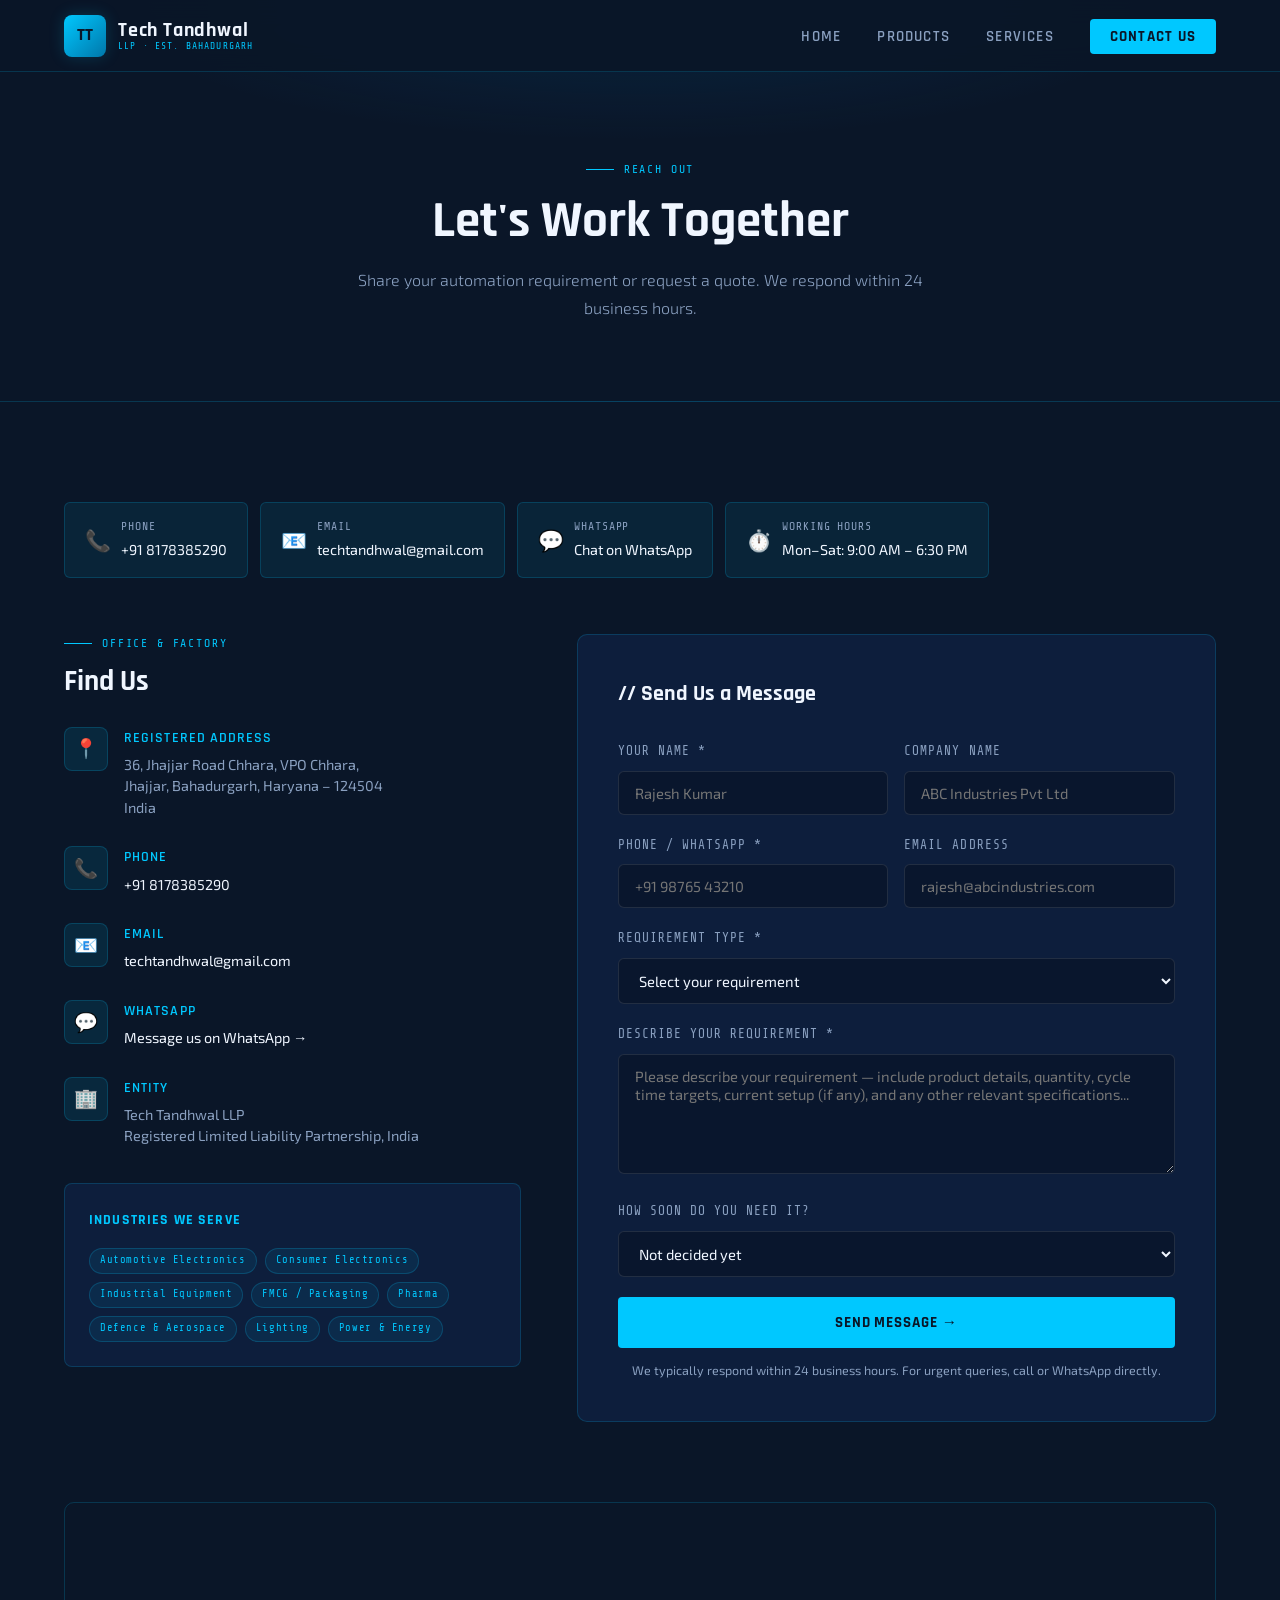
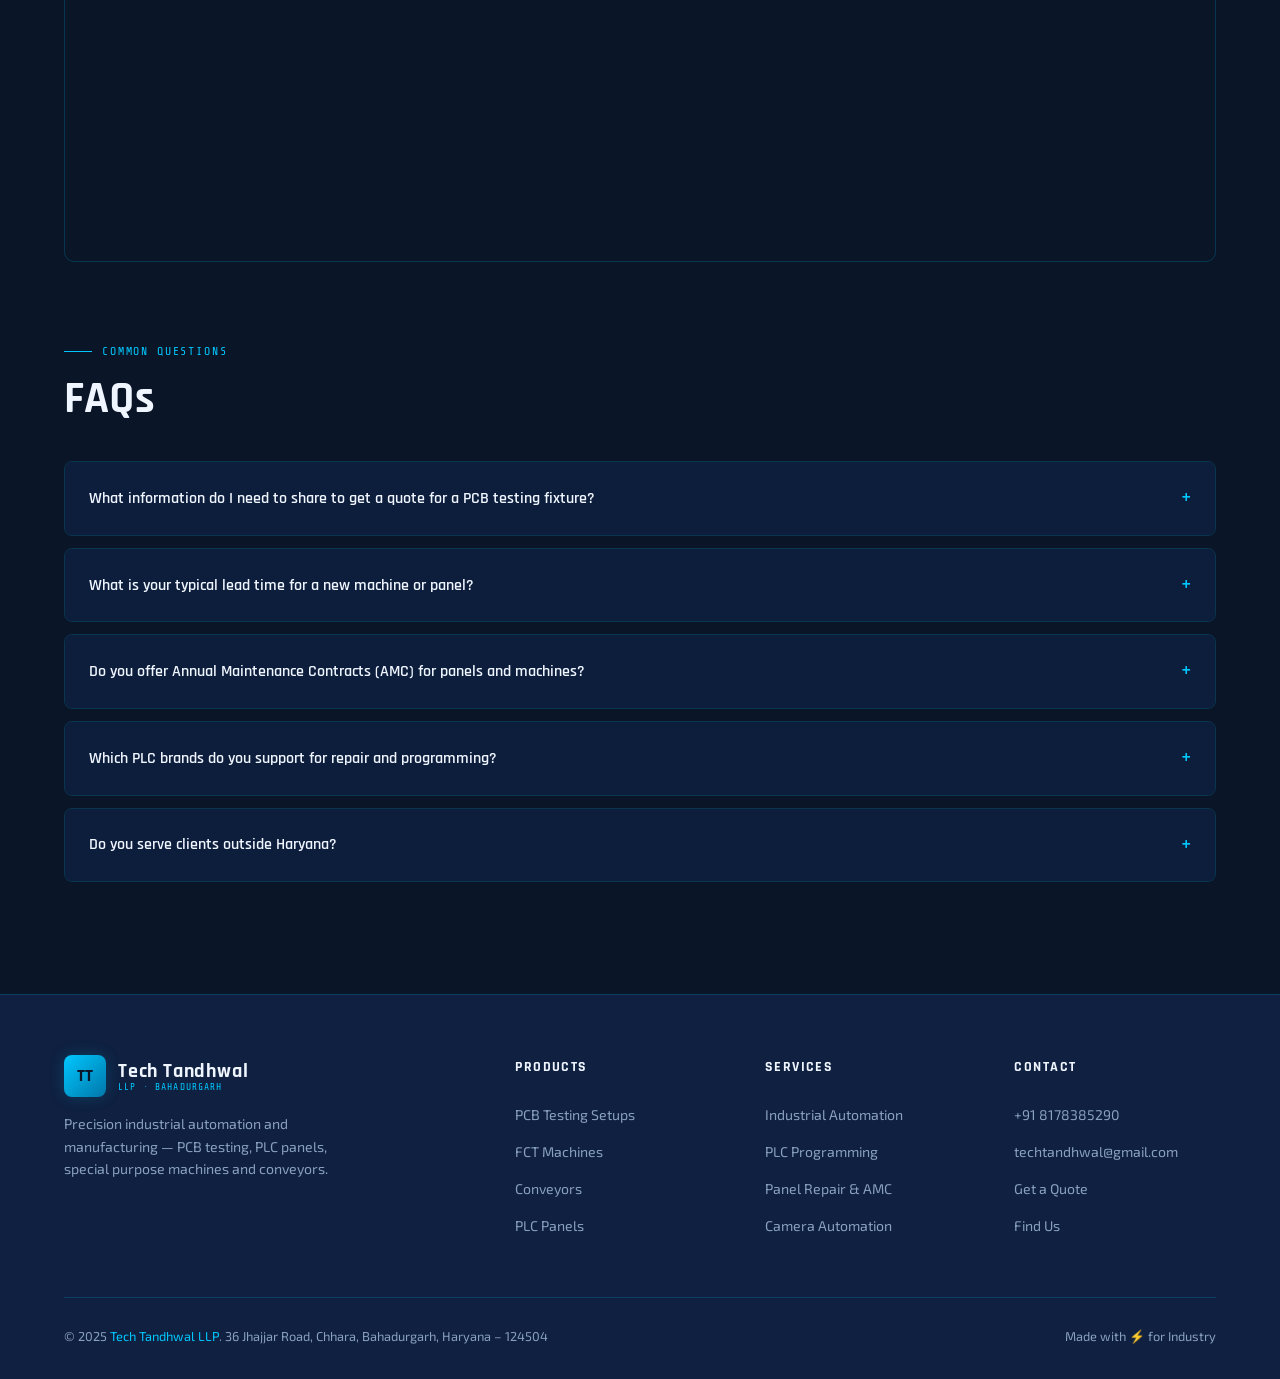
==== contact.html @ 9134b8b3 "first prod version" ====
<!DOCTYPE html>
<html lang="en">
<head>
  <meta charset="UTF-8" />
  <meta name="viewport" content="width=device-width, initial-scale=1.0" />
  <title>Contact Us – Tech Tandhwal LLP</title>
  <meta name="description" content="Contact Tech Tandhwal LLP for PCB testing, PLC panels, industrial automation and special purpose machines. Bahadurgarh, Haryana." />
  <link rel="stylesheet" href="css/style.css" />
  <style>
    .faq-section { margin-top: 80px; }
    .faq-item {
      border: 1px solid var(--border); border-radius: 8px;
      margin-bottom: 12px; overflow: hidden;
    }
    .faq-q {
      display: flex; justify-content: space-between; align-items: center;
      padding: 20px 24px; cursor: pointer;
      font-family: var(--font-display); font-weight: 600; font-size: 1rem;
      background: var(--card-bg);
      transition: background 0.2s;
      user-select: none;
    }
    .faq-q:hover { background: rgba(0,200,255,0.06); }
    .faq-q .faq-arrow { color: var(--accent); font-size: 1.2rem; transition: transform 0.3s; }
    .faq-item.open .faq-arrow { transform: rotate(45deg); }
    .faq-a {
      max-height: 0; overflow: hidden;
      transition: max-height 0.4s ease, padding 0.3s;
      padding: 0 24px;
      font-size: 0.9rem; color: var(--muted); line-height: 1.7;
    }
    .faq-item.open .faq-a { max-height: 200px; padding: 0 24px 20px; }

    .contact-chips {
      display: flex; flex-wrap: wrap; gap: 12px; margin-bottom: 40px;
    }
    .chip {
      display: flex; align-items: center; gap: 10px;
      background: rgba(0,200,255,0.08); border: 1px solid var(--border);
      border-radius: 6px; padding: 14px 20px;
      font-size: 0.9rem;
    }
    .chip span:first-child { font-size: 1.3rem; }
    .chip a { color: var(--white); text-decoration: none; }
    .chip a:hover { color: var(--accent); }
  </style>
</head>
<body>

<nav>
  <a href="index.html" class="nav-logo">
    <div class="nav-logo-icon">TT</div>
    <div class="nav-logo-text">
      <span class="nav-logo-name">Tech Tandhwal</span>
      <span class="nav-logo-tag">LLP · Est. Bahadurgarh</span>
    </div>
  </a>
  <ul class="nav-links">
    <li><a href="index.html">Home</a></li>
    <li><a href="products.html">Products</a></li>
    <li><a href="services.html">Services</a></li>
    <li><a href="contact.html" class="nav-cta active">Contact Us</a></li>
  </ul>
  <div class="hamburger"><span></span><span></span><span></span></div>
</nav>

<!-- PAGE HERO -->
<div class="page-hero">
  <div class="section-label">Reach Out</div>
  <h1 class="section-title">Let's Work Together</h1>
  <p class="section-desc">Share your automation requirement or request a quote. We respond within 24 business hours.</p>
</div>

<section>
  <!-- QUICK CHIPS -->
  <div class="contact-chips">
    <div class="chip">
      <span>📞</span>
      <div>
        <div style="font-size:0.72rem;color:var(--muted);font-family:var(--font-mono);text-transform:uppercase;letter-spacing:0.08em;margin-bottom:2px;">Phone</div>
        <a href="tel:+918178385290">+91 8178385290</a>
      </div>
    </div>
    <div class="chip">
      <span>📧</span>
      <div>
        <div style="font-size:0.72rem;color:var(--muted);font-family:var(--font-mono);text-transform:uppercase;letter-spacing:0.08em;margin-bottom:2px;">Email</div>
        <a href="mailto:techtandhwal@gmail.com">techtandhwal@gmail.com</a>
      </div>
    </div>
    <div class="chip">
      <span>💬</span>
      <div>
        <div style="font-size:0.72rem;color:var(--muted);font-family:var(--font-mono);text-transform:uppercase;letter-spacing:0.08em;margin-bottom:2px;">WhatsApp</div>
        <a href="https://wa.me/8178385290" target="_blank">Chat on WhatsApp</a>
      </div>
    </div>
    <div class="chip">
      <span>⏱️</span>
      <div>
        <div style="font-size:0.72rem;color:var(--muted);font-family:var(--font-mono);text-transform:uppercase;letter-spacing:0.08em;margin-bottom:2px;">Working Hours</div>
        <span style="color:var(--white);">Mon–Sat: 9:00 AM – 6:30 PM</span>
      </div>
    </div>
  </div>

  <!-- MAIN CONTACT GRID -->
  <div class="contact-grid">

    <!-- INFO -->
    <div>
      <div class="section-label">Office & Factory</div>
      <h2 class="section-title" style="font-size:1.8rem;">Find Us</h2>

      <div class="contact-item" style="margin-top:28px;">
        <div class="contact-icon-wrap">📍</div>
        <div>
          <h4>Registered Address</h4>
          <p>36, Jhajjar Road Chhara, VPO Chhara,<br>
          Jhajjar, Bahadurgarh, Haryana – 124504<br>
          India</p>
        </div>
      </div>

      <div class="contact-item">
        <div class="contact-icon-wrap">📞</div>
        <div>
          <h4>Phone</h4>
          <p><a href="tel:+918178385290">+91 8178385290</a></p>
        </div>
      </div>

      <div class="contact-item">
        <div class="contact-icon-wrap">📧</div>
        <div>
          <h4>Email</h4>
          <p><a href="mailto:techtandhwal@gmail.com">techtandhwal@gmail.com</a></p>
        </div>
      </div>

      <div class="contact-item">
        <div class="contact-icon-wrap">💬</div>
        <div>
          <h4>WhatsApp</h4>
          <p><a href="https://wa.me/8178385290" target="_blank">Message us on WhatsApp →</a></p>
        </div>
      </div>

      <div class="contact-item">
        <div class="contact-icon-wrap">🏢</div>
        <div>
          <h4>Entity</h4>
          <p>Tech Tandhwal LLP<br>Registered Limited Liability Partnership, India</p>
        </div>
      </div>

      <!-- Industries served -->
      <div style="margin-top:36px; padding:24px; background:var(--card-bg); border:1px solid var(--border); border-radius:8px;">
        <h4 style="font-family:var(--font-display);font-weight:700;margin-bottom:16px;color:var(--accent);font-size:0.9rem;text-transform:uppercase;letter-spacing:0.08em;">Industries We Serve</h4>
        <div style="display:flex;flex-wrap:wrap;gap:8px;">
          <span class="tag">Automotive Electronics</span>
          <span class="tag">Consumer Electronics</span>
          <span class="tag">Industrial Equipment</span>
          <span class="tag">FMCG / Packaging</span>
          <span class="tag">Pharma</span>
          <span class="tag">Defence & Aerospace</span>
          <span class="tag">Lighting</span>
          <span class="tag">Power & Energy</span>
        </div>
      </div>
    </div>

    <!-- FORM -->
    <div class="contact-form fade-up">
      <h3>// Send Us a Message</h3>
      <form id="contactForm">
        <div class="form-row">
          <div class="form-group">
            <label>Your Name *</label>
            <input type="text" placeholder="Rajesh Kumar" required />
          </div>
          <div class="form-group">
            <label>Company Name</label>
            <input type="text" placeholder="ABC Industries Pvt Ltd" />
          </div>
        </div>
        <div class="form-row">
          <div class="form-group">
            <label>Phone / WhatsApp *</label>
            <input type="tel" placeholder="+91 98765 43210" required />
          </div>
          <div class="form-group">
            <label>Email Address</label>
            <input type="email" placeholder="rajesh@abcindustries.com" />
          </div>
        </div>
        <div class="form-group">
          <label>Requirement Type *</label>
          <select required>
            <option value="" disabled selected>Select your requirement</option>
            <option>PCB Testing Fixture / Setup</option>
            <option>Functional Test Machine (FCT)</option>
            <option>PLC Panel – New Manufacturing</option>
            <option>PLC Panel – Repair / AMC</option>
            <option>Industrial Conveyor</option>
            <option>Special Purpose Machine</option>
            <option>Camera / Vision Inspection</option>
            <option>PLC Programming / SCADA</option>
            <option>Industrial Software</option>
            <option>Other / General Enquiry</option>
          </select>
        </div>
        <div class="form-group">
          <label>Describe Your Requirement *</label>
          <textarea placeholder="Please describe your requirement — include product details, quantity, cycle time targets, current setup (if any), and any other relevant specifications..." required></textarea>
        </div>
        <div class="form-group">
          <label>How soon do you need it?</label>
          <select>
            <option value="">Not decided yet</option>
            <option>Urgent – Within 2 weeks</option>
            <option>Within 1 month</option>
            <option>1–3 months</option>
            <option>3+ months / Planning stage</option>
          </select>
        </div>
        <button type="submit" class="btn-primary" style="width:100%;justify-content:center;padding:16px;">
          Send Message →
        </button>
        <p style="font-size:0.78rem;color:var(--muted);margin-top:12px;text-align:center;">
          We typically respond within 24 business hours. For urgent queries, call or WhatsApp directly.
        </p>
      </form>
    </div>
  </div>

  <!-- MAP -->
  <div class="map-wrap fade-up">
    <iframe
      src="https://www.google.com/maps/embed?pb=!1m18!1m12!1m3!1d3499.0!2d76.9300!3d28.6800!2m3!1f0!2f0!3f0!3m2!1i1024!2i768!4f13.1!3m3!1m2!1s0x0%3A0x0!2zMjjCsDQwJzQ4LjAiTiA3NsKwNTUnNDguMCJF!5e0!3m2!1sen!2sin!4v1699000000000!5m2!1sen!2sin"
      allowfullscreen="" loading="lazy" referrerpolicy="no-referrer-when-downgrade"
      title="Tech Tandhwal LLP Location – Bahadurgarh, Haryana">
    </iframe>
  </div>

  <!-- FAQ -->
  <div class="faq-section">
    <div class="section-label">Common Questions</div>
    <h2 class="section-title">FAQs</h2>
    <div style="margin-top:36px;">

      <div class="faq-item">
        <div class="faq-q">What information do I need to share to get a quote for a PCB testing fixture?
          <span class="faq-arrow">+</span>
        </div>
        <div class="faq-a">Please share your PCB Gerber files (or layout drawing), the test points list, required probe type, expected production volume and preferred actuation method (manual or pneumatic). We'll design and quote accordingly.</div>
      </div>

      <div class="faq-item">
        <div class="faq-q">What is your typical lead time for a new machine or panel?
          <span class="faq-arrow">+</span>
        </div>
        <div class="faq-a">Lead times depend on complexity. PCB test fixtures are typically 7–15 working days. PLC panels take 10–21 days. Special purpose machines range from 4–12 weeks depending on scope. We'll confirm an exact timeline with your quotation.</div>
      </div>

      <div class="faq-item">
        <div class="faq-q">Do you offer Annual Maintenance Contracts (AMC) for panels and machines?
          <span class="faq-arrow">+</span>
        </div>
        <div class="faq-a">Yes. We offer flexible AMC packages covering preventive maintenance visits, priority breakdown response, spare parts supply and software backup services. Contact us to discuss a plan suited to your plant.</div>
      </div>

      <div class="faq-item">
        <div class="faq-q">Which PLC brands do you support for repair and programming?
          <span class="faq-arrow">+</span>
        </div>
        <div class="faq-a">We support Siemens (S7-200/300/400/1200/1500), Allen Bradley (MicroLogix, CompactLogix, ControlLogix), Mitsubishi (FX, Q, iQ-R series), Delta, Schneider, Omron and more. Reach out even if your brand isn't listed — we can likely help.</div>
      </div>

      <div class="faq-item">
        <div class="faq-q">Do you serve clients outside Haryana?
          <span class="faq-arrow">+</span>
        </div>
        <div class="faq-a">Absolutely. Our products ship pan-India. We have served clients in Delhi NCR, Punjab, Rajasthan, Maharashtra, Gujarat and more. On-site installation and commissioning is available with travel at actuals.</div>
      </div>

    </div>
  </div>
</section>

<!-- FOOTER -->
<footer>
  <div class="footer-grid">
    <div class="footer-brand">
      <a href="index.html" class="nav-logo">
        <div class="nav-logo-icon">TT</div>
        <div class="nav-logo-text">
          <span class="nav-logo-name">Tech Tandhwal</span>
          <span class="nav-logo-tag">LLP · Bahadurgarh</span>
        </div>
      </a>
      <p>Precision industrial automation and manufacturing — PCB testing, PLC panels, special purpose machines and conveyors.</p>
    </div>
    <div class="footer-col"><h4>Products</h4><ul>
      <li><a href="products.html">PCB Testing Setups</a></li>
      <li><a href="products.html">FCT Machines</a></li>
      <li><a href="products.html">Conveyors</a></li>
      <li><a href="products.html">PLC Panels</a></li>
    </ul></div>
    <div class="footer-col"><h4>Services</h4><ul>
      <li><a href="services.html">Industrial Automation</a></li>
      <li><a href="services.html">PLC Programming</a></li>
      <li><a href="services.html">Panel Repair & AMC</a></li>
      <li><a href="services.html">Camera Automation</a></li>
    </ul></div>
    <div class="footer-col"><h4>Contact</h4><ul>
        <li><a href="tel:+918178385290">+91 8178385290</a></li>
        <li><a href="mailto:techtandhwal@gmail.com">techtandhwal@gmail.com</a></li>
        <li><a href="contact.html">Get a Quote</a></li>
        <li><a href="contact.html">Find Us</a></li>
    </ul></div>
  </div>
  <div class="footer-bottom">
    <p>© 2025 <span>Tech Tandhwal LLP</span>. 36 Jhajjar Road, Chhara, Bahadurgarh, Haryana – 124504</p>
    <p>Made with ⚡ for Industry</p>
  </div>
</footer>

<script src="js/main.js"></script>
<script>
  // FAQ accordion
  document.querySelectorAll('.faq-q').forEach(q => {
    q.addEventListener('click', () => {
      const item = q.parentElement;
      const wasOpen = item.classList.contains('open');
      document.querySelectorAll('.faq-item').forEach(i => i.classList.remove('open'));
      if (!wasOpen) item.classList.add('open');
    });
  });
</script>
</body>
</html>
---- css/style.css ----
@import url('https://fonts.googleapis.com/css2?family=Rajdhani:wght@400;500;600;700&family=Exo+2:wght@300;400;500;600&family=Share+Tech+Mono&display=swap');

:root {
  --navy: #0a1628;
  --navy-mid: #0f2040;
  --navy-light: #162d55;
  --steel: #1e3a5f;
  --accent: #00c8ff;
  --accent2: #ff6b00;
  --accent-glow: rgba(0,200,255,0.18);
  --white: #f0f6ff;
  --muted: #8aa0c0;
  --card-bg: rgba(15,32,64,0.85);
  --border: rgba(0,200,255,0.18);
  --font-display: 'Rajdhani', sans-serif;
  --font-body: 'Exo 2', sans-serif;
  --font-mono: 'Share Tech Mono', monospace;
}

*, *::before, *::after { box-sizing: border-box; margin: 0; padding: 0; }

html { scroll-behavior: smooth; }

body {
  background: var(--navy);
  color: var(--white);
  font-family: var(--font-body);
  font-size: 16px;
  line-height: 1.7;
  overflow-x: hidden;
}

/* ── SCROLLBAR ── */
::-webkit-scrollbar { width: 6px; }
::-webkit-scrollbar-track { background: var(--navy); }
::-webkit-scrollbar-thumb { background: var(--accent); border-radius: 3px; }

/* ── NAV ── */
nav {
  position: fixed; top: 0; left: 0; right: 0; z-index: 1000;
  display: flex; align-items: center; justify-content: space-between;
  padding: 0 5%;
  height: 72px;
  background: rgba(10,22,40,0.96);
  backdrop-filter: blur(12px);
  border-bottom: 1px solid var(--border);
}

.nav-logo {
  display: flex; align-items: center; gap: 12px;
  text-decoration: none;
}
.nav-logo-icon {
  width: 42px; height: 42px;
  background: linear-gradient(135deg, var(--accent), #0077aa);
  border-radius: 8px;
  display: flex; align-items: center; justify-content: center;
  font-family: var(--font-display);
  font-weight: 700; font-size: 18px;
  color: var(--navy);
  flex-shrink: 0;
  box-shadow: 0 0 16px var(--accent-glow);
}
.nav-logo-text { display: flex; flex-direction: column; line-height: 1.1; }
.nav-logo-name {
  font-family: var(--font-display);
  font-size: 1.25rem; font-weight: 700;
  color: var(--white); letter-spacing: 0.04em;
}
.nav-logo-tag {
  font-family: var(--font-mono);
  font-size: 0.6rem; color: var(--accent);
  letter-spacing: 0.12em; text-transform: uppercase;
}

.nav-links { display: flex; gap: 36px; list-style: none; }
.nav-links a {
  font-family: var(--font-display);
  font-weight: 600; font-size: 0.95rem;
  color: var(--muted); text-decoration: none;
  letter-spacing: 0.08em; text-transform: uppercase;
  transition: color 0.2s;
  position: relative;
}
.nav-links a::after {
  content: ''; position: absolute; bottom: -4px; left: 0; right: 0;
  height: 2px; background: var(--accent);
  transform: scaleX(0); transition: transform 0.2s;
}
.nav-links a:hover, .nav-links a.active { color: var(--accent); }
.nav-links a:hover::after, .nav-links a.active::after { transform: scaleX(1); }

.nav-cta {
  background: var(--accent); color: var(--navy) !important;
  padding: 8px 20px; border-radius: 4px;
  font-weight: 700 !important;
  transition: background 0.2s, box-shadow 0.2s !important;
}
.nav-cta:hover { background: #33d6ff !important; box-shadow: 0 0 20px var(--accent-glow); }
.nav-cta::after { display: none !important; }

.hamburger { display: none; flex-direction: column; gap: 5px; cursor: pointer; padding: 4px; }
.hamburger span { display: block; width: 24px; height: 2px; background: var(--white); border-radius: 2px; transition: all 0.3s; }

/* ── HERO ── */
.hero {
  min-height: 100vh;
  display: flex; align-items: center;
  padding: 120px 5% 80px;
  position: relative;
  overflow: hidden;
}

.hero-bg {
  position: absolute; inset: 0;
  background:
    radial-gradient(ellipse 80% 60% at 70% 50%, rgba(0,120,200,0.12) 0%, transparent 70%),
    radial-gradient(ellipse 40% 40% at 20% 80%, rgba(0,200,255,0.07) 0%, transparent 60%),
    linear-gradient(160deg, var(--navy) 0%, var(--navy-mid) 50%, #0a1e3c 100%);
}

.hero-grid {
  position: absolute; inset: 0;
  background-image:
    linear-gradient(rgba(0,200,255,0.04) 1px, transparent 1px),
    linear-gradient(90deg, rgba(0,200,255,0.04) 1px, transparent 1px);
  background-size: 60px 60px;
  mask-image: radial-gradient(ellipse 80% 80% at 50% 50%, black 0%, transparent 100%);
}

.hero-content { position: relative; z-index: 2; max-width: 680px; }

.hero-badge {
  display: inline-flex; align-items: center; gap: 8px;
  background: rgba(0,200,255,0.1); border: 1px solid var(--border);
  border-radius: 100px; padding: 6px 16px;
  font-family: var(--font-mono); font-size: 0.72rem;
  color: var(--accent); letter-spacing: 0.1em;
  text-transform: uppercase; margin-bottom: 28px;
}
.hero-badge-dot {
  width: 6px; height: 6px; border-radius: 50%;
  background: var(--accent);
  animation: blink 1.4s infinite;
}
@keyframes blink { 0%,100%{opacity:1} 50%{opacity:0.2} }

.hero-title {
  font-family: var(--font-display);
  font-size: clamp(2.4rem, 5.5vw, 4.2rem);
  font-weight: 700;
  line-height: 1.08;
  letter-spacing: -0.01em;
  margin-bottom: 24px;
}
.hero-title span { color: var(--accent); display: block; }

.hero-desc {
  font-size: 1.05rem; color: var(--muted);
  max-width: 520px; margin-bottom: 40px;
  font-weight: 300;
}

.hero-btns { display: flex; gap: 16px; flex-wrap: wrap; }

.btn-primary {
  display: inline-flex; align-items: center; gap: 8px;
  background: var(--accent); color: var(--navy);
  font-family: var(--font-display); font-weight: 700;
  font-size: 0.95rem; letter-spacing: 0.06em;
  padding: 14px 32px; border-radius: 4px;
  text-decoration: none; border: none; cursor: pointer;
  transition: all 0.25s;
  text-transform: uppercase;
}
.btn-primary:hover {
  background: #33d6ff;
  box-shadow: 0 0 32px rgba(0,200,255,0.4);
  transform: translateY(-2px);
}

.btn-outline {
  display: inline-flex; align-items: center; gap: 8px;
  background: transparent; color: var(--white);
  font-family: var(--font-display); font-weight: 600;
  font-size: 0.95rem; letter-spacing: 0.06em;
  padding: 13px 28px; border-radius: 4px;
  text-decoration: none; border: 1px solid rgba(255,255,255,0.25);
  cursor: pointer; transition: all 0.25s;
  text-transform: uppercase;
}
.btn-outline:hover {
  border-color: var(--accent); color: var(--accent);
  background: rgba(0,200,255,0.06);
}

.hero-stats {
  display: flex; gap: 48px;
  margin-top: 64px; padding-top: 40px;
  border-top: 1px solid var(--border);
}
.stat-item {}
.stat-num {
  font-family: var(--font-display);
  font-size: 2.2rem; font-weight: 700;
  color: var(--accent);
  line-height: 1;
}
.stat-label {
  font-size: 0.8rem; color: var(--muted);
  text-transform: uppercase; letter-spacing: 0.08em;
  margin-top: 4px;
}

.hero-visual {
  position: absolute; right: 5%; top: 50%;
  transform: translateY(-50%);
  width: 46%;
  display: grid; grid-template-columns: 1fr 1fr; gap: 12px;
  opacity: 0.9;
}
.hero-img-card {
  border-radius: 8px; overflow: hidden;
  border: 1px solid var(--border);
  aspect-ratio: 4/3;
  background: var(--navy-mid);
  position: relative;
}
.hero-img-card:first-child { grid-column: 1 / -1; aspect-ratio: 16/7; }
.hero-img-card img { width: 100%; height: 100%; object-fit: cover; }
.hero-img-label {
  position: absolute; bottom: 0; left: 0; right: 0;
  padding: 8px 12px;
  background: linear-gradient(transparent, rgba(10,22,40,0.9));
  font-family: var(--font-mono); font-size: 0.65rem;
  color: var(--accent); letter-spacing: 0.08em;
}

/* ── SECTION BASE ── */
section { padding: 100px 5%; position: relative; }
.section-label {
  font-family: var(--font-mono); font-size: 0.72rem;
  color: var(--accent); letter-spacing: 0.16em;
  text-transform: uppercase; margin-bottom: 12px;
  display: flex; align-items: center; gap: 10px;
}
.section-label::before {
  content: ''; width: 28px; height: 1px; background: var(--accent);
}

.section-title {
  font-family: var(--font-display);
  font-size: clamp(1.8rem, 3.5vw, 2.8rem);
  font-weight: 700; line-height: 1.15;
  margin-bottom: 16px;
}
.section-desc {
  font-size: 1rem; color: var(--muted);
  max-width: 600px;
  font-weight: 300;
}

/* ── ABOUT STRIP ── */
.about-strip {
  background: var(--navy-mid);
  border-top: 1px solid var(--border);
  border-bottom: 1px solid var(--border);
  padding: 80px 5%;
}
.about-inner {
  display: grid; grid-template-columns: 1fr 1fr;
  gap: 80px; align-items: center;
}
.about-text {}
.about-features { display: grid; grid-template-columns: 1fr 1fr; gap: 16px; margin-top: 32px; }
.feat-item {
  display: flex; gap: 12px; align-items: flex-start;
  padding: 16px; background: rgba(0,200,255,0.05);
  border: 1px solid var(--border); border-radius: 6px;
}
.feat-icon {
  font-size: 1.4rem; flex-shrink: 0; margin-top: 2px;
  filter: drop-shadow(0 0 6px rgba(0,200,255,0.4));
}
.feat-text h4 {
  font-family: var(--font-display); font-weight: 600;
  font-size: 0.9rem; color: var(--white); margin-bottom: 2px;
}
.feat-text p { font-size: 0.8rem; color: var(--muted); line-height: 1.4; }

.about-right {
  position: relative;
}
.about-card {
  background: var(--card-bg);
  border: 1px solid var(--border);
  border-radius: 10px; padding: 32px;
}
.about-card h3 {
  font-family: var(--font-display); font-size: 1.3rem;
  font-weight: 700; margin-bottom: 20px;
  color: var(--accent);
}
.spec-row {
  display: flex; justify-content: space-between;
  align-items: center; padding: 12px 0;
  border-bottom: 1px solid rgba(255,255,255,0.06);
  font-size: 0.88rem;
}
.spec-row:last-child { border-bottom: none; }
.spec-row span:first-child { color: var(--muted); }
.spec-row span:last-child { color: var(--white); font-weight: 500; }

/* ── PRODUCTS ── */
.products-grid {
  display: grid;
  grid-template-columns: repeat(auto-fit, minmax(300px, 1fr));
  gap: 24px; margin-top: 56px;
}

.product-card {
  background: var(--card-bg);
  border: 1px solid var(--border);
  border-radius: 10px;
  overflow: hidden;
  transition: transform 0.3s, box-shadow 0.3s, border-color 0.3s;
}
.product-card:hover {
  transform: translateY(-6px);
  box-shadow: 0 20px 60px rgba(0,200,255,0.12);
  border-color: rgba(0,200,255,0.4);
}
.product-img {
  width: 100%; aspect-ratio: 16/10;
  background: var(--navy-mid);
  display: flex; align-items: center; justify-content: center;
  overflow: hidden; position: relative;
}
.product-img img { width: 100%; height: 100%; object-fit: cover; }
.product-img-placeholder {
  font-size: 3rem;
  filter: drop-shadow(0 0 12px rgba(0,200,255,0.3));
}
.product-img-overlay {
  position: absolute; top: 12px; right: 12px;
  background: rgba(0,200,255,0.15); border: 1px solid var(--border);
  border-radius: 4px; padding: 4px 10px;
  font-family: var(--font-mono); font-size: 0.65rem;
  color: var(--accent); letter-spacing: 0.08em;
}
.product-body { padding: 24px; }
.product-body h3 {
  font-family: var(--font-display); font-size: 1.2rem;
  font-weight: 700; margin-bottom: 10px;
}
.product-body p { font-size: 0.88rem; color: var(--muted); line-height: 1.6; }
.product-tags { display: flex; flex-wrap: wrap; gap: 6px; margin-top: 16px; }
.tag {
  font-family: var(--font-mono); font-size: 0.65rem;
  color: var(--accent); background: rgba(0,200,255,0.08);
  border: 1px solid rgba(0,200,255,0.2);
  padding: 3px 10px; border-radius: 100px;
  letter-spacing: 0.06em;
}

/* ── SERVICES ── */
.services-grid {
  display: grid; grid-template-columns: repeat(auto-fit, minmax(280px, 1fr));
  gap: 24px; margin-top: 56px;
}
.service-card {
  background: var(--card-bg);
  border: 1px solid var(--border);
  border-radius: 10px; padding: 32px;
  transition: all 0.3s;
  position: relative; overflow: hidden;
}
.service-card::before {
  content: ''; position: absolute;
  top: 0; left: 0; right: 0; height: 3px;
  background: linear-gradient(90deg, var(--accent), transparent);
  transform: scaleX(0); transition: transform 0.3s;
  transform-origin: left;
}
.service-card:hover { transform: translateY(-4px); border-color: rgba(0,200,255,0.3); }
.service-card:hover::before { transform: scaleX(1); }
.service-icon {
  font-size: 2.2rem; margin-bottom: 20px;
  display: block;
  filter: drop-shadow(0 0 10px rgba(0,200,255,0.3));
}
.service-card h3 {
  font-family: var(--font-display); font-size: 1.15rem;
  font-weight: 700; margin-bottom: 12px;
}
.service-card p { font-size: 0.88rem; color: var(--muted); line-height: 1.65; }
.service-list { list-style: none; margin-top: 16px; }
.service-list li {
  font-size: 0.84rem; color: var(--muted);
  padding: 5px 0; padding-left: 16px;
  position: relative;
}
.service-list li::before {
  content: '›'; position: absolute; left: 0;
  color: var(--accent); font-weight: 700;
}

/* ── WHY US ── */
.why-section {
  background: var(--navy-mid);
  border-top: 1px solid var(--border);
}
.why-grid {
  display: grid; grid-template-columns: repeat(4, 1fr);
  gap: 1px; background: var(--border);
  border: 1px solid var(--border); border-radius: 10px;
  overflow: hidden; margin-top: 56px;
}
.why-item {
  background: var(--card-bg);
  padding: 36px 28px; text-align: center;
}
.why-num {
  font-family: var(--font-display); font-size: 2.8rem;
  font-weight: 700; color: var(--accent);
  line-height: 1;
}
.why-unit { font-size: 1rem; color: var(--muted); }
.why-item p { font-size: 0.85rem; color: var(--muted); margin-top: 8px; }

/* ── CONTACT ── */
.contact-grid {
  display: grid; grid-template-columns: 1fr 1.4fr;
  gap: 56px; margin-top: 56px;
}

.contact-info {}
.contact-item {
  display: flex; gap: 16px; align-items: flex-start;
  margin-bottom: 28px;
}
.contact-icon-wrap {
  width: 44px; height: 44px; flex-shrink: 0;
  background: rgba(0,200,255,0.1); border: 1px solid var(--border);
  border-radius: 8px; display: flex; align-items: center; justify-content: center;
  font-size: 1.2rem;
}
.contact-item h4 {
  font-family: var(--font-display); font-weight: 600;
  font-size: 0.85rem; color: var(--accent);
  text-transform: uppercase; letter-spacing: 0.08em;
  margin-bottom: 4px;
}
.contact-item p { font-size: 0.9rem; color: var(--muted); line-height: 1.5; }
.contact-item a { color: var(--white); text-decoration: none; }
.contact-item a:hover { color: var(--accent); }

.contact-form {
  background: var(--card-bg);
  border: 1px solid var(--border);
  border-radius: 10px; padding: 40px;
}
.contact-form h3 {
  font-family: var(--font-display); font-size: 1.4rem;
  font-weight: 700; margin-bottom: 28px;
}
.form-row { display: grid; grid-template-columns: 1fr 1fr; gap: 16px; }
.form-group { margin-bottom: 20px; }
.form-group label {
  display: block; font-size: 0.8rem; color: var(--muted);
  text-transform: uppercase; letter-spacing: 0.08em;
  margin-bottom: 8px; font-family: var(--font-mono);
}
.form-group input,
.form-group select,
.form-group textarea {
  width: 100%; background: rgba(0,0,0,0.25);
  border: 1px solid rgba(255,255,255,0.1);
  border-radius: 6px; padding: 12px 16px;
  color: var(--white); font-family: var(--font-body);
  font-size: 0.92rem; outline: none;
  transition: border-color 0.2s;
}
.form-group input:focus,
.form-group select:focus,
.form-group textarea:focus {
  border-color: var(--accent);
  box-shadow: 0 0 0 3px rgba(0,200,255,0.1);
}
.form-group textarea { resize: vertical; min-height: 120px; }
.form-group select option { background: var(--navy-mid); }

/* ── MAP ── */
.map-wrap {
  margin-top: 80px;
  border-radius: 10px; overflow: hidden;
  border: 1px solid var(--border); height: 360px;
}
.map-wrap iframe { width: 100%; height: 100%; border: none; }

/* ── FOOTER ── */
footer {
  background: var(--navy-mid);
  border-top: 1px solid var(--border);
  padding: 60px 5% 32px;
}
.footer-grid {
  display: grid; grid-template-columns: 2fr 1fr 1fr 1fr;
  gap: 48px; margin-bottom: 48px;
}
.footer-brand p {
  font-size: 0.88rem; color: var(--muted);
  margin-top: 16px; max-width: 300px; line-height: 1.6;
}
.footer-col h4 {
  font-family: var(--font-display); font-weight: 700;
  font-size: 0.9rem; text-transform: uppercase;
  letter-spacing: 0.1em; color: var(--white);
  margin-bottom: 20px;
}
.footer-col ul { list-style: none; }
.footer-col ul li { margin-bottom: 10px; }
.footer-col ul li a {
  font-size: 0.88rem; color: var(--muted);
  text-decoration: none; transition: color 0.2s;
}
.footer-col ul li a:hover { color: var(--accent); }

.footer-bottom {
  display: flex; justify-content: space-between; align-items: center;
  padding-top: 28px; border-top: 1px solid var(--border);
  font-size: 0.8rem; color: var(--muted);
}
.footer-bottom span { color: var(--accent); }

/* ── PAGE HERO (inner pages) ── */
.page-hero {
  padding: 160px 5% 80px;
  background:
    radial-gradient(ellipse 60% 50% at 50% 0%, rgba(0,120,200,0.15) 0%, transparent 70%),
    var(--navy);
  text-align: center;
  border-bottom: 1px solid var(--border);
}
.page-hero .section-label { justify-content: center; }
.page-hero .section-title { font-size: clamp(2rem, 4vw, 3.2rem); }
.page-hero .section-desc { margin: 0 auto; }

/* ── ANIMATIONS ── */
.fade-up {
  opacity: 0;
  transform: translateY(24px);
  transition: opacity 0.6s ease, transform 0.6s ease;
}
.fade-up.visible { opacity: 1; transform: translateY(0); }

/* ── RESPONSIVE ── */
@media (max-width: 1100px) {
  .hero-visual { display: none; }
  .hero-content { max-width: 100%; }
  .footer-grid { grid-template-columns: 1fr 1fr; gap: 36px; }
  .why-grid { grid-template-columns: 1fr 1fr; }
}

@media (max-width: 768px) {
  .nav-links { display: none; flex-direction: column; position: fixed; top: 72px; left: 0; right: 0; background: rgba(10,22,40,0.98); padding: 32px; gap: 24px; }
  .nav-links.open { display: flex; }
  .hamburger { display: flex; }
  .about-inner, .contact-grid { grid-template-columns: 1fr; gap: 40px; }
  .form-row { grid-template-columns: 1fr; }
  .hero-stats { gap: 28px; }
  .footer-grid { grid-template-columns: 1fr; }
  .footer-bottom { flex-direction: column; gap: 8px; text-align: center; }
  .why-grid { grid-template-columns: 1fr 1fr; }
  .about-features { grid-template-columns: 1fr; }
}

@media (max-width: 480px) {
  nav { padding: 0 4%; }
  section { padding: 70px 4%; }
  .why-grid { grid-template-columns: 1fr; }
  .hero { padding: 110px 4% 60px; }
  .hero-btns { flex-direction: column; }
  .btn-primary, .btn-outline { justify-content: center; }
}
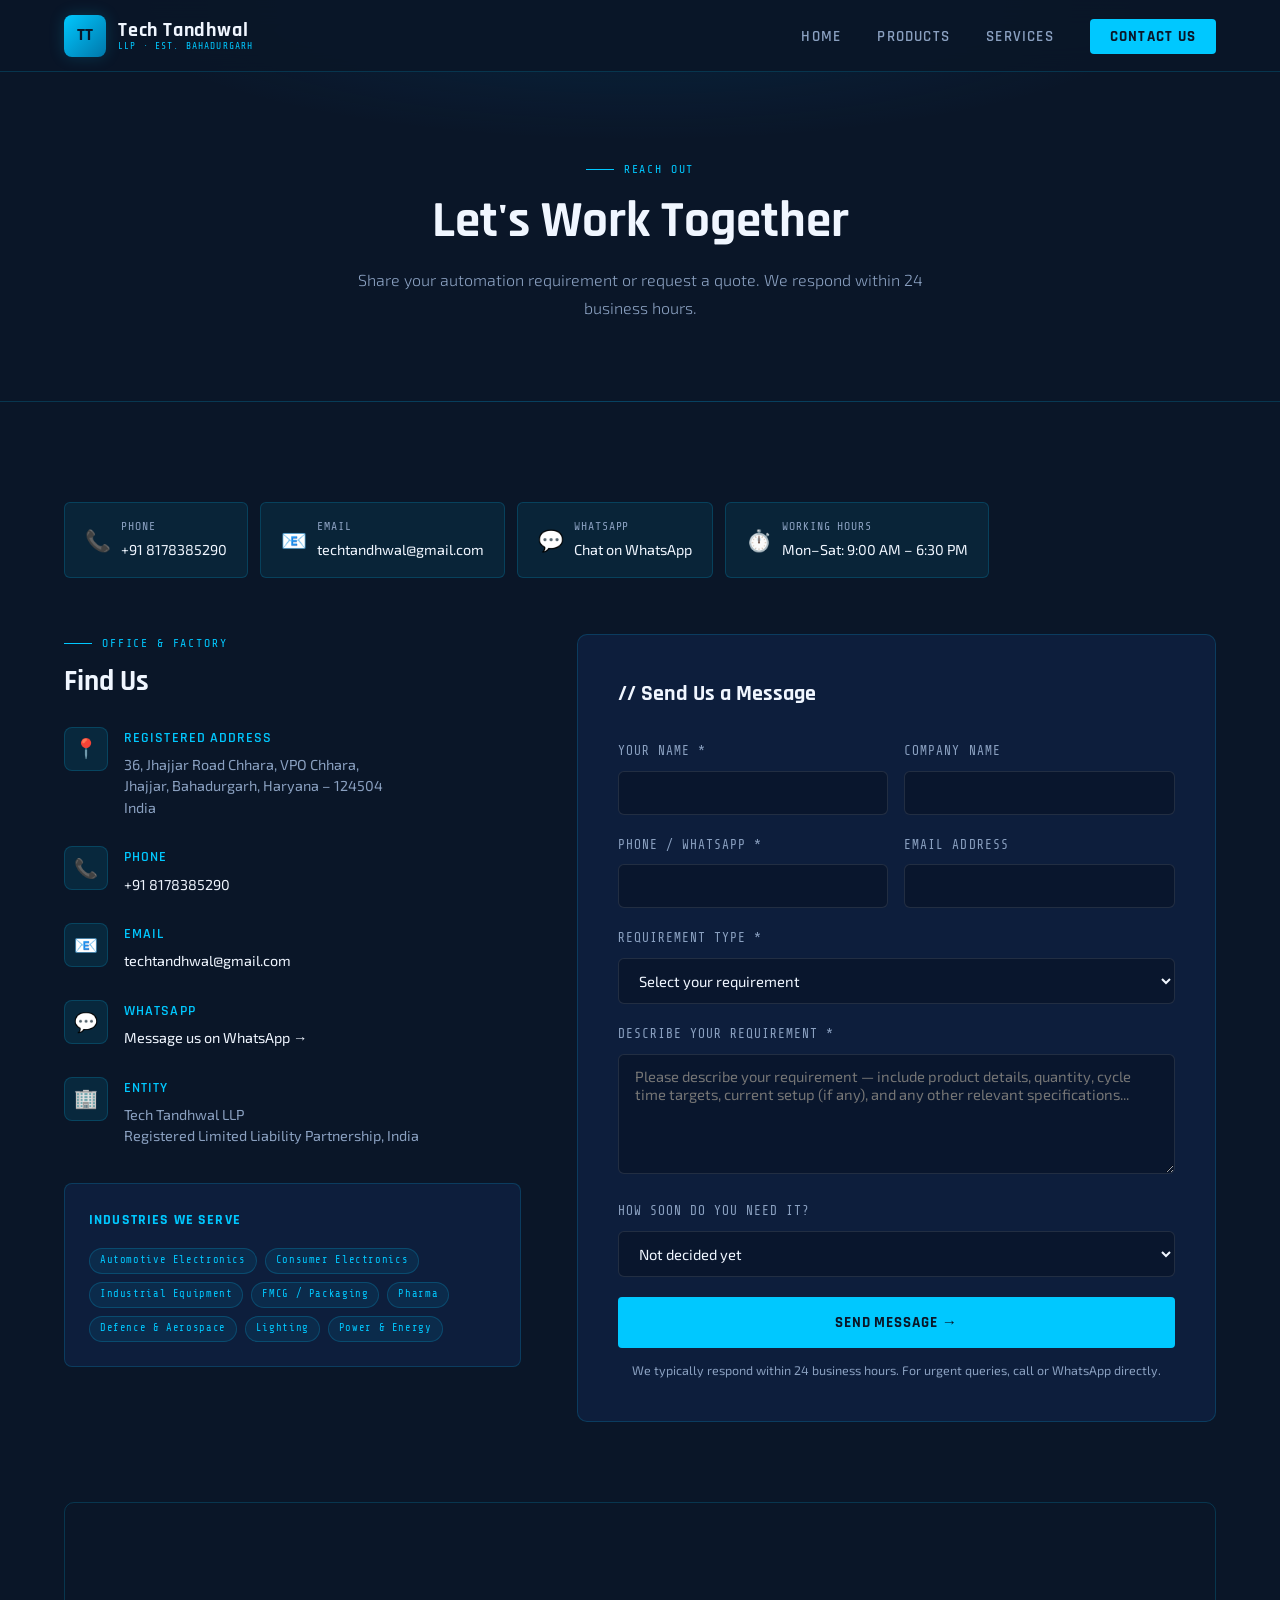
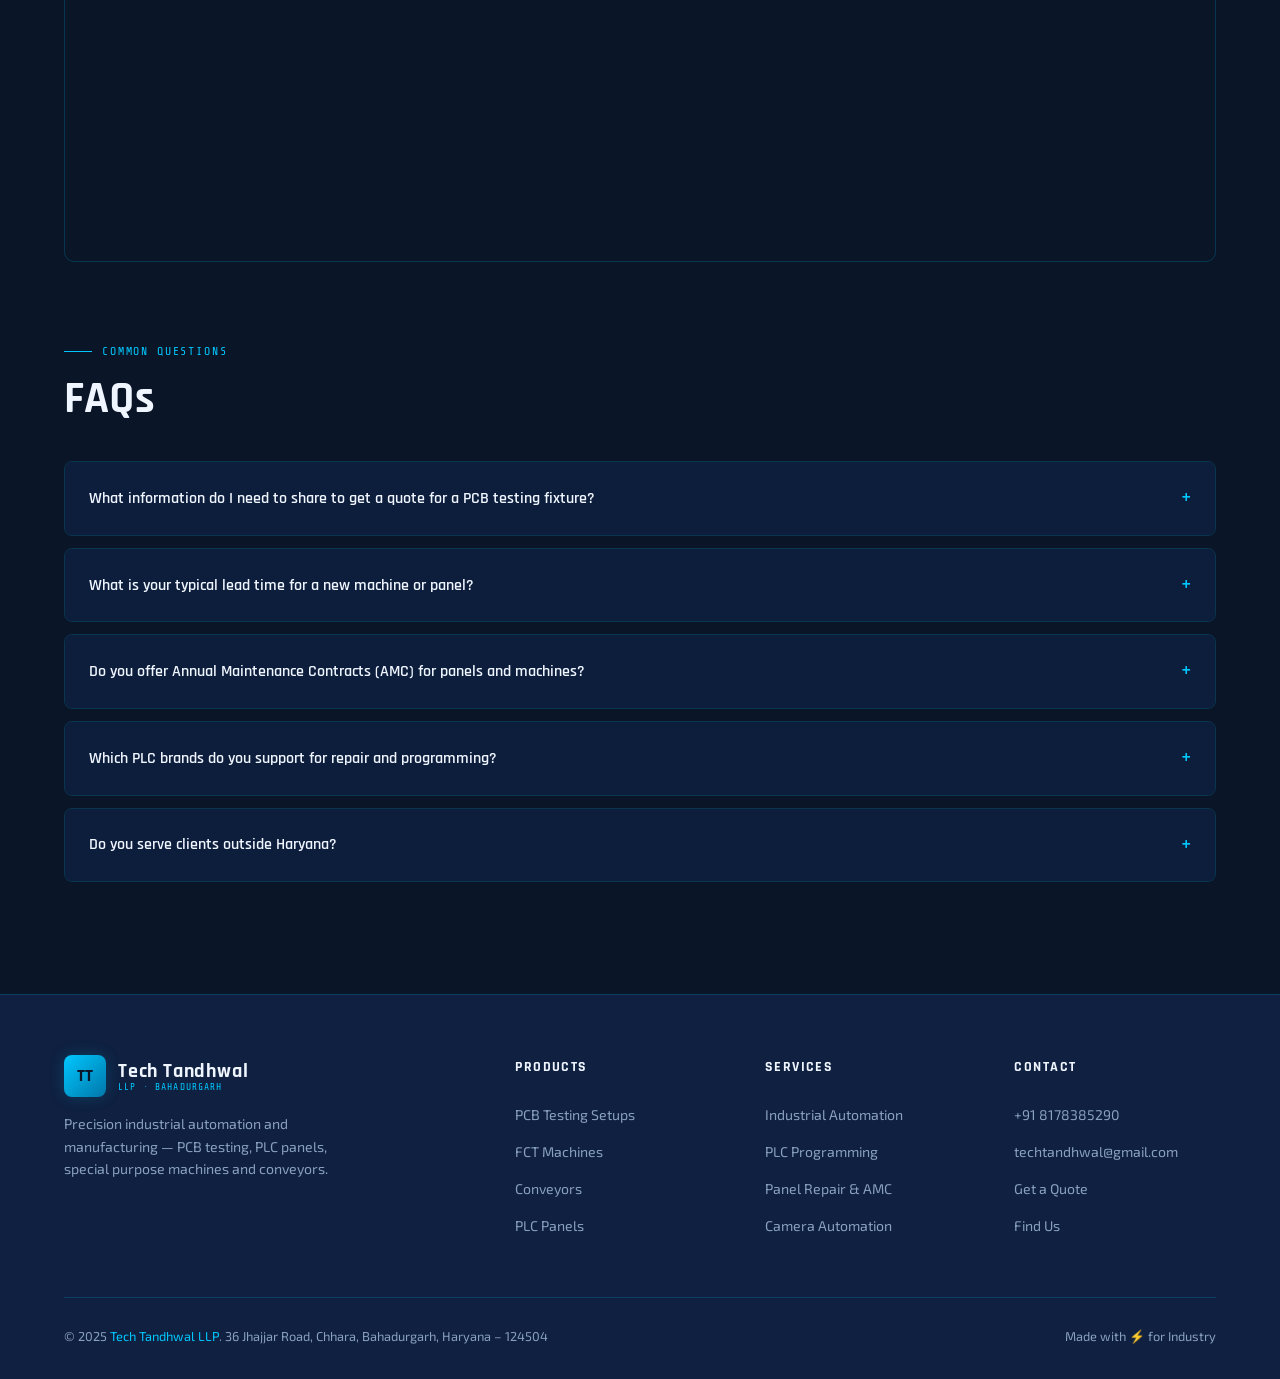
==== commit 49f11233: "first prod version" ====
--- a/contact.html
+++ b/contact.html
@@ -177,21 +177,21 @@
         <div class="form-row">
           <div class="form-group">
             <label>Your Name *</label>
-            <input type="text" placeholder="Rajesh Kumar" required />
+            <input type="text" placeholder="" required />
           </div>
           <div class="form-group">
             <label>Company Name</label>
-            <input type="text" placeholder="ABC Industries Pvt Ltd" />
+            <input type="text" placeholder="" />
           </div>
         </div>
         <div class="form-row">
           <div class="form-group">
             <label>Phone / WhatsApp *</label>
-            <input type="tel" placeholder="+91 98765 43210" required />
+            <input type="tel" placeholder="" required />
           </div>
           <div class="form-group">
             <label>Email Address</label>
-            <input type="email" placeholder="rajesh@abcindustries.com" />
+            <input type="email" placeholder="" />
           </div>
         </div>
         <div class="form-group">
